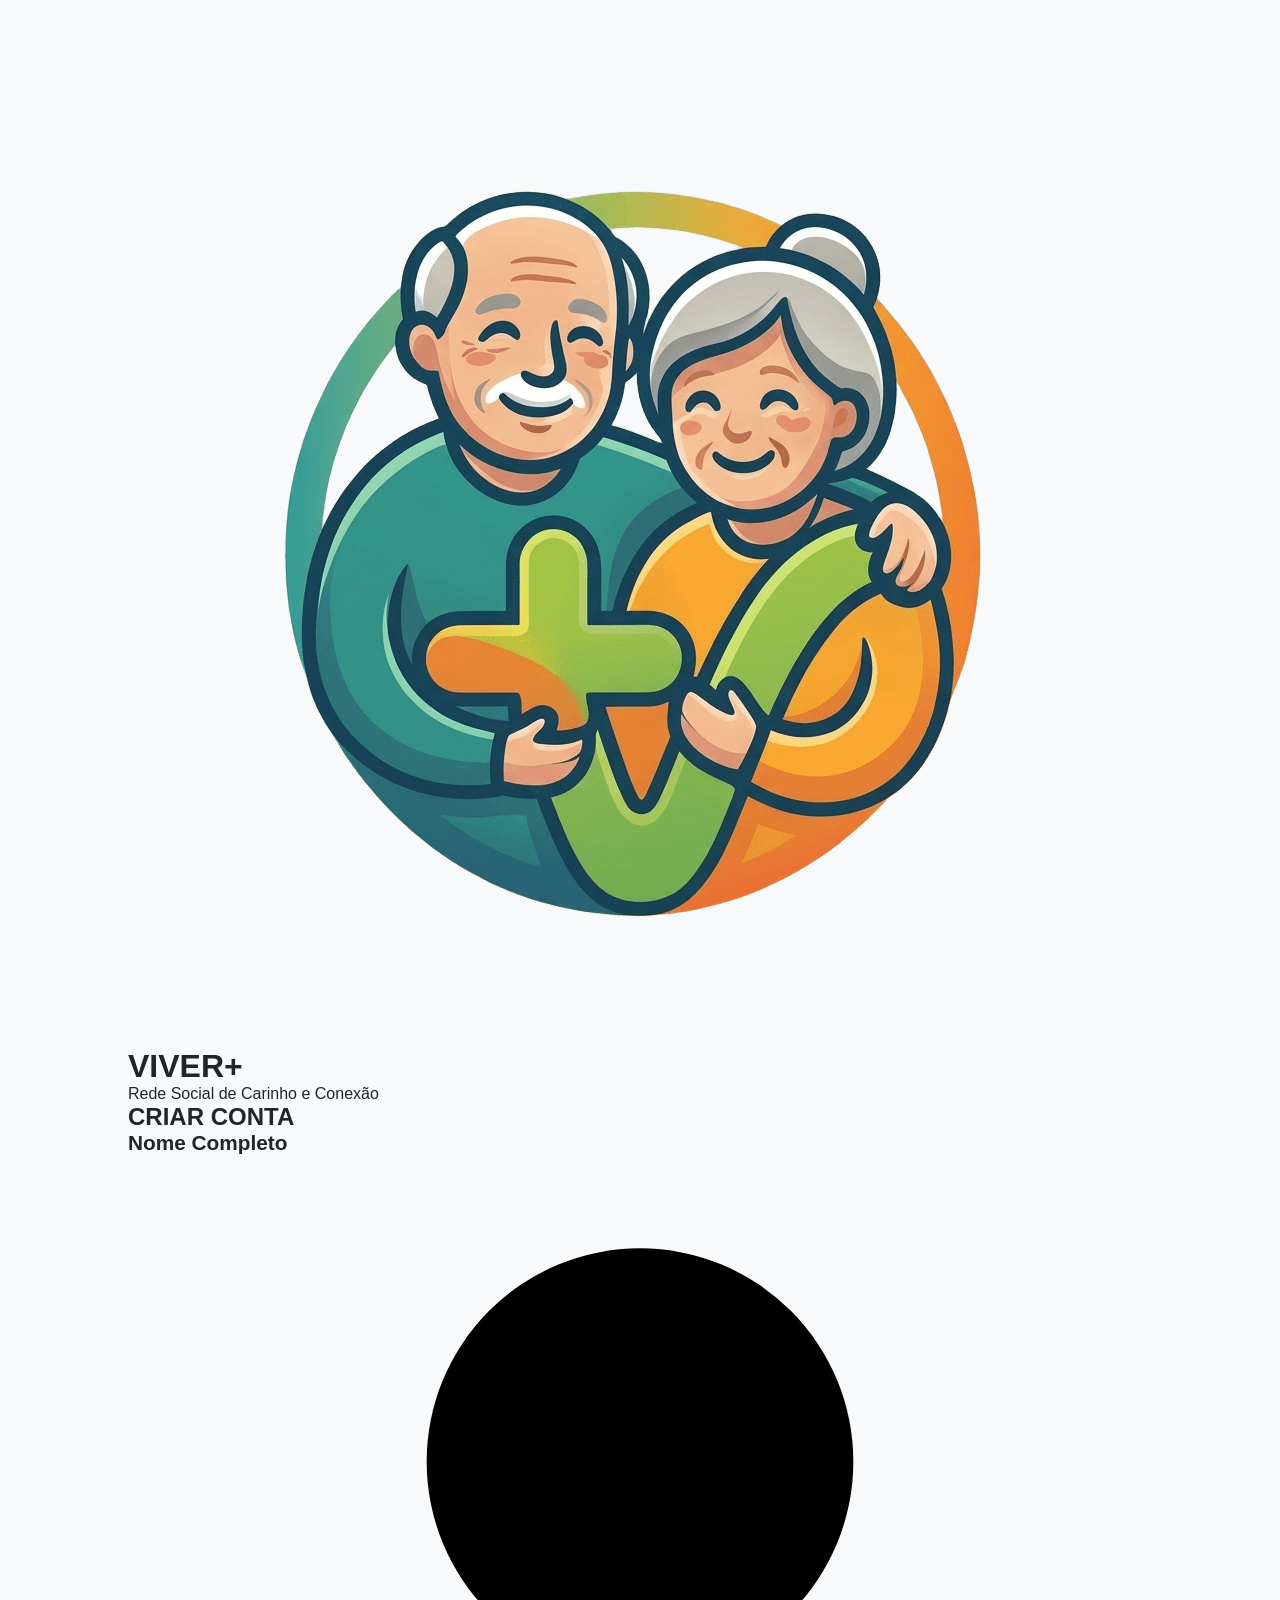
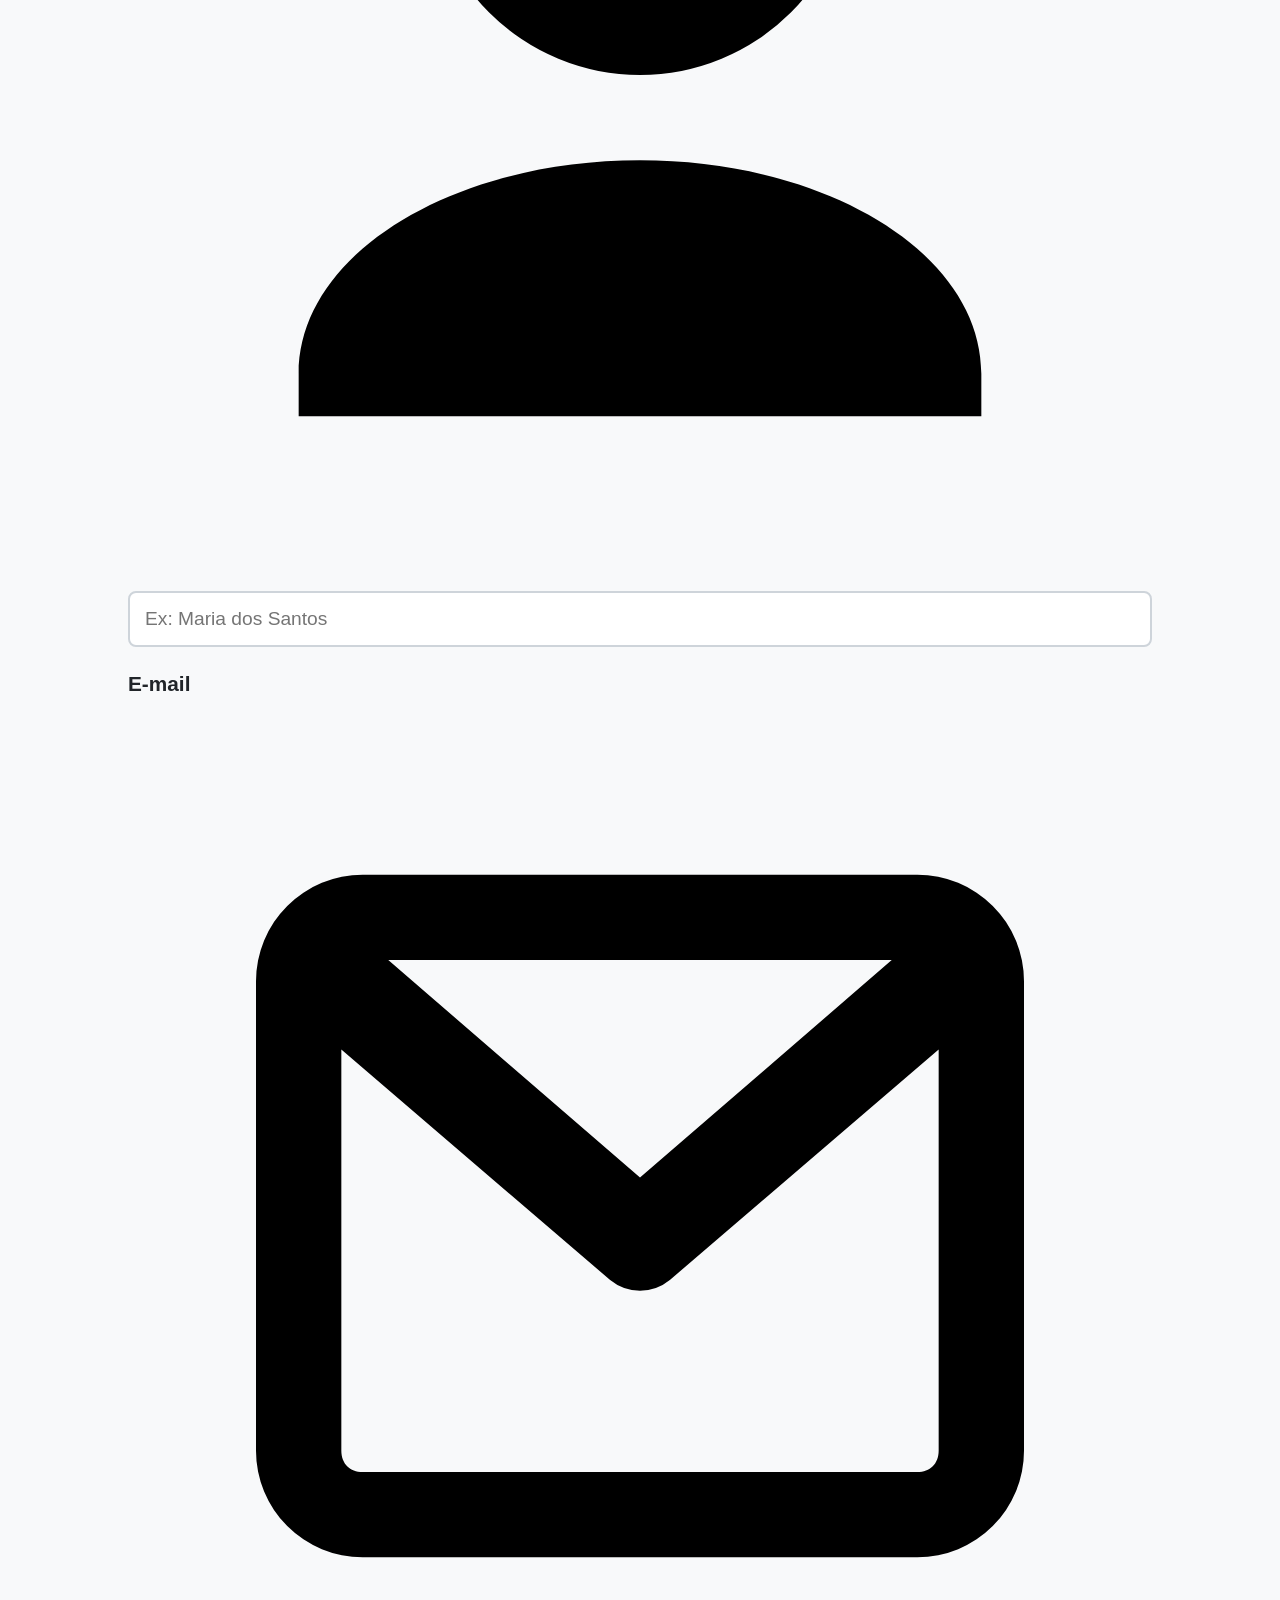
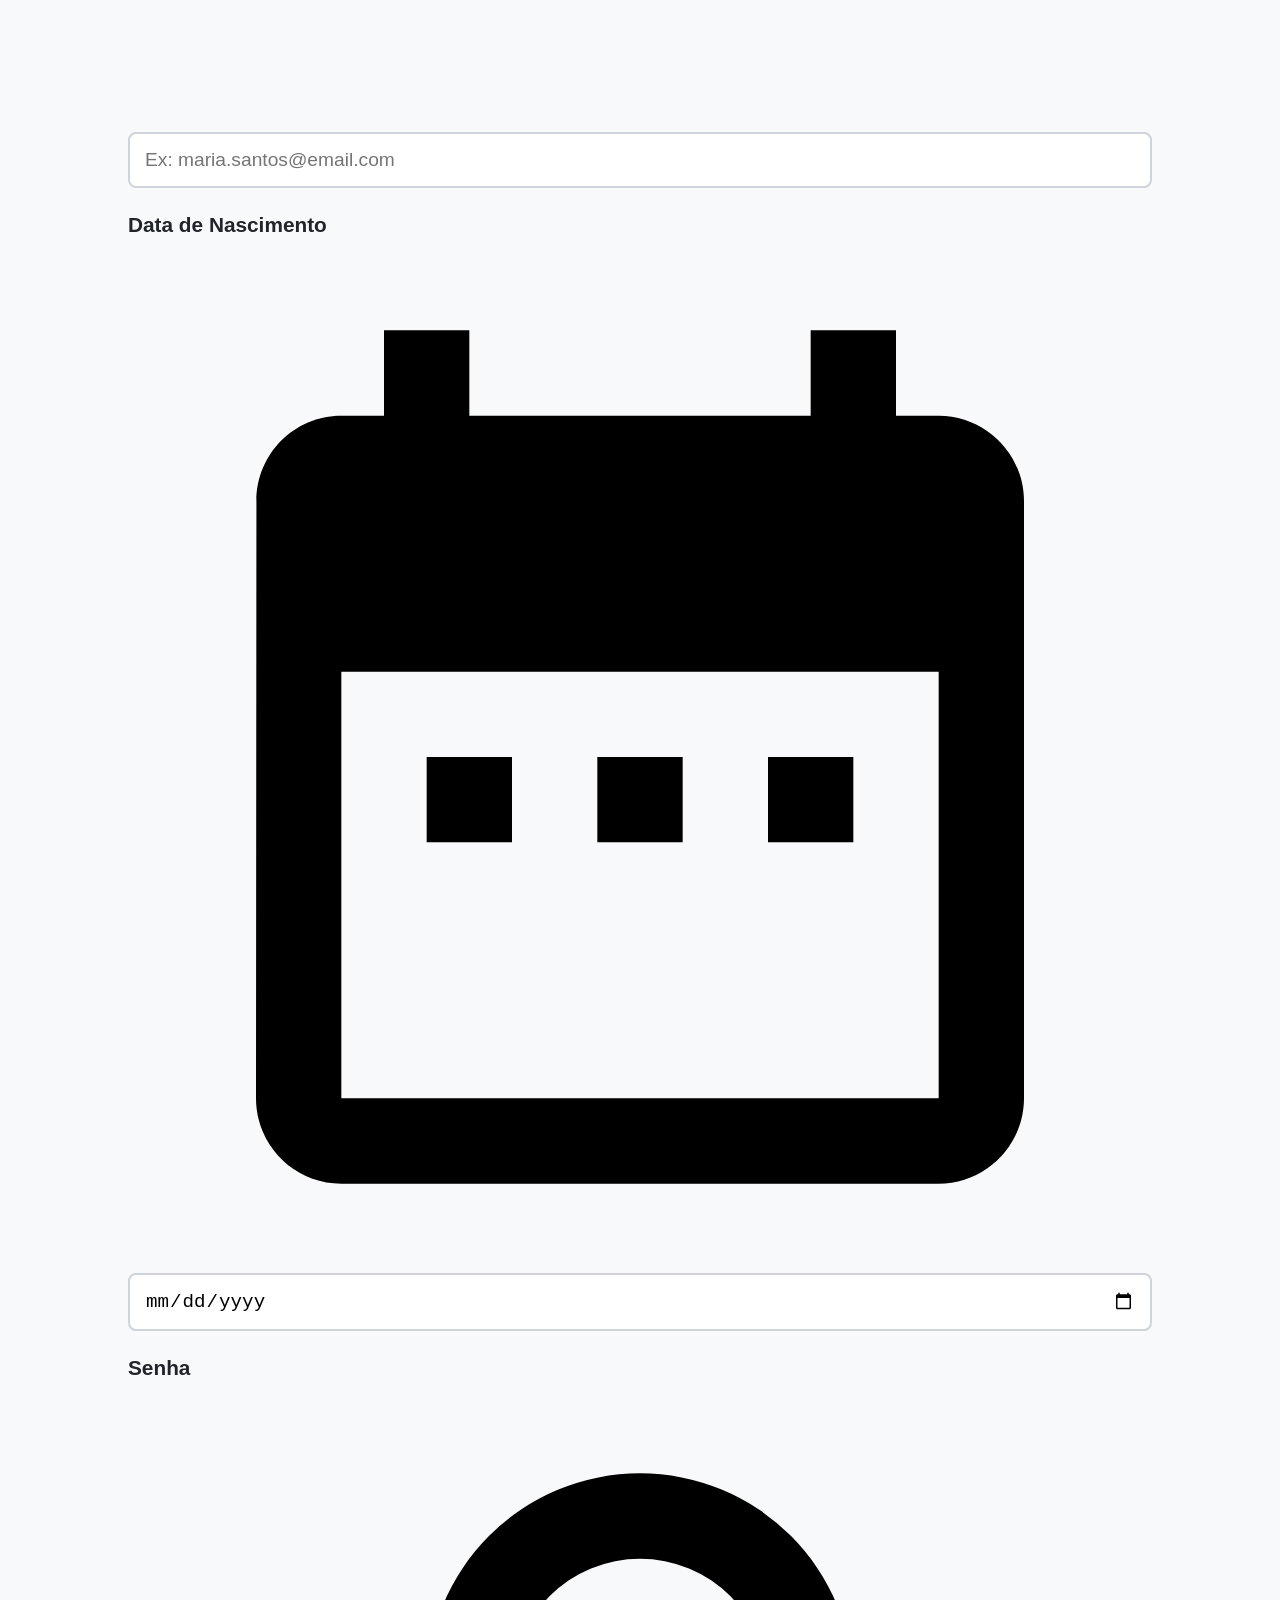
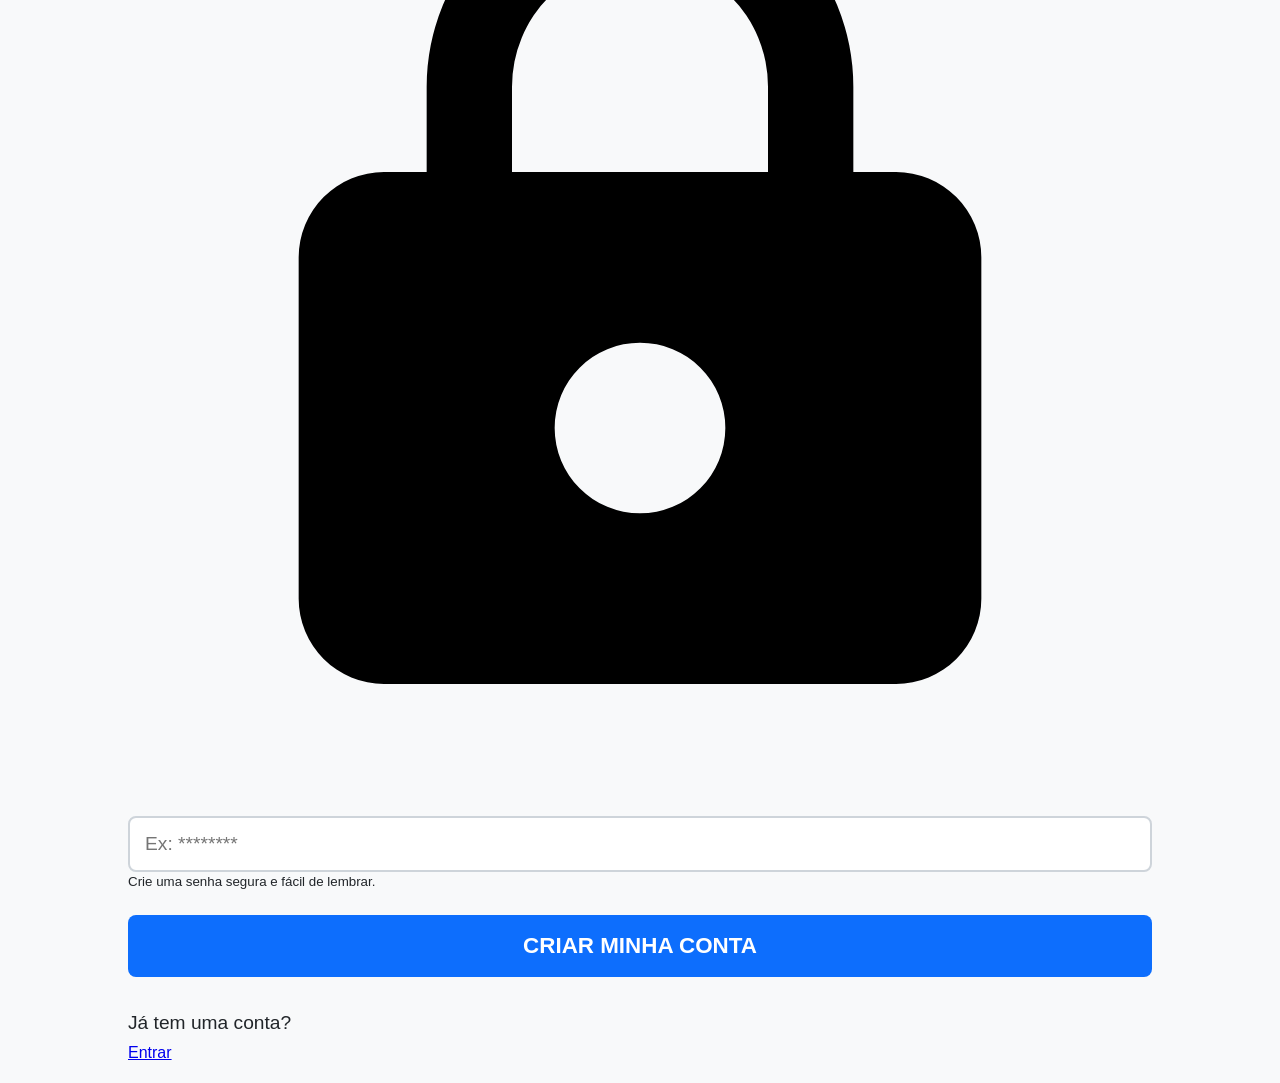
==== viver-frontend/cadastro.html @ b122cd55 "Frontend: Configuração do PWA (manifest.json e setup) e aplicação do logótipo oficial nos ecrãs" ====
<!DOCTYPE html>
<html lang="pt-BR">
<head>
    <meta charset="UTF-8">
    <meta name="viewport" content="width=device-width, initial-scale=1.0, maximum-scale=1.0, user-scalable=no">
    <title>VIVER+ - Criar Conta</title>
    <link rel="stylesheet" href="css/style.css">
    <link rel="manifest" href="manifest.json">
</head>
<body>
    <main class="tela-acesso">
        <header class="marca">
            <img src="img/logo.png" alt="Logótipo Oficial do VIVER+" class="marca-icone" style="object-fit: contain;">
            <div>
                <h1>VIVER+</h1>
                <p>Rede Social de Carinho e Conexão</p>
            </div>
        </header>

        <section class="area-formulario">
            <h2>CRIAR CONTA</h2>
            <form id="form-cadastro">
                <div class="grupo-input">
                    <label for="nome">Nome Completo</label>
                    <div class="campo-com-icone">
                        <svg viewBox="0 0 24 24" aria-hidden="true">
                            <path d="M12 12a5 5 0 1 0-5-5 5 5 0 0 0 5 5Zm0 2c-4.4 0-8 2.2-8 5v1h16v-1c0-2.8-3.6-5-8-5Z"/>
                        </svg>
                        <input type="text" id="nome" placeholder="Ex: Maria dos Santos" required>
                    </div>
                </div>

                <div class="grupo-input">
                    <label for="email">E-mail</label>
                    <div class="campo-com-icone">
                        <svg viewBox="0 0 24 24" aria-hidden="true">
                            <path d="M3 6.5A2.5 2.5 0 0 1 5.5 4h13A2.5 2.5 0 0 1 21 6.5v11a2.5 2.5 0 0 1-2.5 2.5h-13A2.5 2.5 0 0 1 3 17.5v-11Zm3.1-.5 5.9 5.1L17.9 6H6.1Zm12.9 2.1-6.3 5.4a1.1 1.1 0 0 1-1.4 0L5 8.1v9.4c0 .3.2.5.5.5h13c.3 0 .5-.2.5-.5V8.1Z"/>
                        </svg>
                        <input type="email" id="email" placeholder="Ex: maria.santos@email.com" required>
                    </div>
                </div>

                <div class="grupo-input">
                    <label for="dataNascimento">Data de Nascimento</label>
                    <div class="campo-com-icone">
                        <svg viewBox="0 0 24 24" aria-hidden="true">
                            <path d="M19 4h-1V2h-2v2H8V2H6v2H5c-1.11 0-1.99.9-1.99 2L3 20c0 1.1.89 2 2 2h14c1.1 0 2-.9 2-2V6c0-1.1-.9-2-2-2zm0 16H5V10h14v10zM9 14H7v-2h2v2zm4 0h-2v-2h2v2zm4 0h-2v-2h2v2z"/>
                        </svg>
                        <input type="date" id="dataNascimento" required>
                    </div>
                </div>

                <div class="grupo-input">
                    <label for="senha">Senha</label>
                    <div class="campo-com-icone">
                        <svg viewBox="0 0 24 24" aria-hidden="true">
                            <path d="M17 9h1a2 2 0 0 1 2 2v8a2 2 0 0 1-2 2H6a2 2 0 0 1-2-2v-8a2 2 0 0 1 2-2h1V7a5 5 0 0 1 10 0v2Zm-8 0h6V7a3 3 0 0 0-6 0v2Zm3 8a2 2 0 1 0 0-4 2 2 0 0 0 0 4Z"/>
                        </svg>
                        <input type="password" id="senha" placeholder="Ex: ********" required minlength="3">
                    </div>
                    <small>Crie uma senha segura e fácil de lembrar.</small>
                </div>

                <p id="mensagem-cadastro" class="mensagem" aria-live="polite"></p>
                <button type="submit" class="btn-primario btn-grande">CRIAR MINHA CONTA</button>
            </form>

            <div class="area-links">
                <p>Já tem uma conta?</p>
                <a href="index.html">Entrar</a>
            </div>
        </section>
    </main>

    <script src="js/api.js"></script>
    <script src="js/pwa-setup.js"></script>
</body>
</html>
---- viver-frontend/css/style.css ----
/* Variáveis de cores para alto contraste e conforto visual */
:root {
    --cor-fundo: #f8f9fa;
    --cor-texto: #212529;
    --cor-primaria: #0d6efd; /* Azul forte, transmite segurança */
    --cor-secundaria: #e9ecef;
    --cor-erro: #dc3545;
}

/* Reset básico para garantir que fica igual em todos os telemóveis */
* {
    box-sizing: border-box;
    margin: 0;
    padding: 0;
}

body {
    font-family: 'Arial', sans-serif;
    background-color: var(--cor-fundo);
    color: var(--cor-texto);
    display: flex;
    justify-content: center;
    align-items: center;
    min-height: 100vh;
    padding: 20px;
}

/* O contentor principal que segura o formulário */
.container-login {
    background-color: white;
    width: 100%;
    max-width: 400px;
    padding: 30px 20px;
    border-radius: 12px;
    box-shadow: 0 4px 12px rgba(0,0,0,0.1);
    text-align: center;
}

.cabecalho-simples h1 {
    font-size: 2.5rem;
    color: var(--cor-primaria);
    margin-bottom: 5px;
}

.cabecalho-simples p {
    font-size: 1.2rem;
    color: #6c757d;
    margin-bottom: 30px;
}

/* Estilização dos campos de texto (grandes e visíveis) */
.grupo-input {
    margin-bottom: 25px;
    text-align: left;
}

.grupo-input label {
    display: block;
    font-size: 1.3rem;
    font-weight: bold;
    margin-bottom: 8px;
}

.grupo-input input {
    width: 100%;
    padding: 15px;
    font-size: 1.2rem;
    border: 2px solid #ced4da;
    border-radius: 8px;
    transition: border-color 0.3s;
}

.grupo-input input:focus {
    border-color: var(--cor-primaria);
    outline: none;
}

/* Botões gigantes para facilitar o toque no ecrã */
.btn-grande {
    display: inline-block;
    width: 100%;
    padding: 18px;
    font-size: 1.4rem;
    font-weight: bold;
    text-align: center;
    text-decoration: none;
    border-radius: 8px;
    border: none;
    cursor: pointer;
    margin-bottom: 15px;
    transition: opacity 0.3s;
}

.btn-primario {
    background-color: var(--cor-primaria);
    color: white;
}

.btn-primario:active {
    opacity: 0.8;
}

.btn-secundario {
    background-color: var(--cor-secundaria);
    color: var(--cor-texto);
}

.area-links p {
    font-size: 1.2rem;
    margin: 20px 0 10px 0;
}
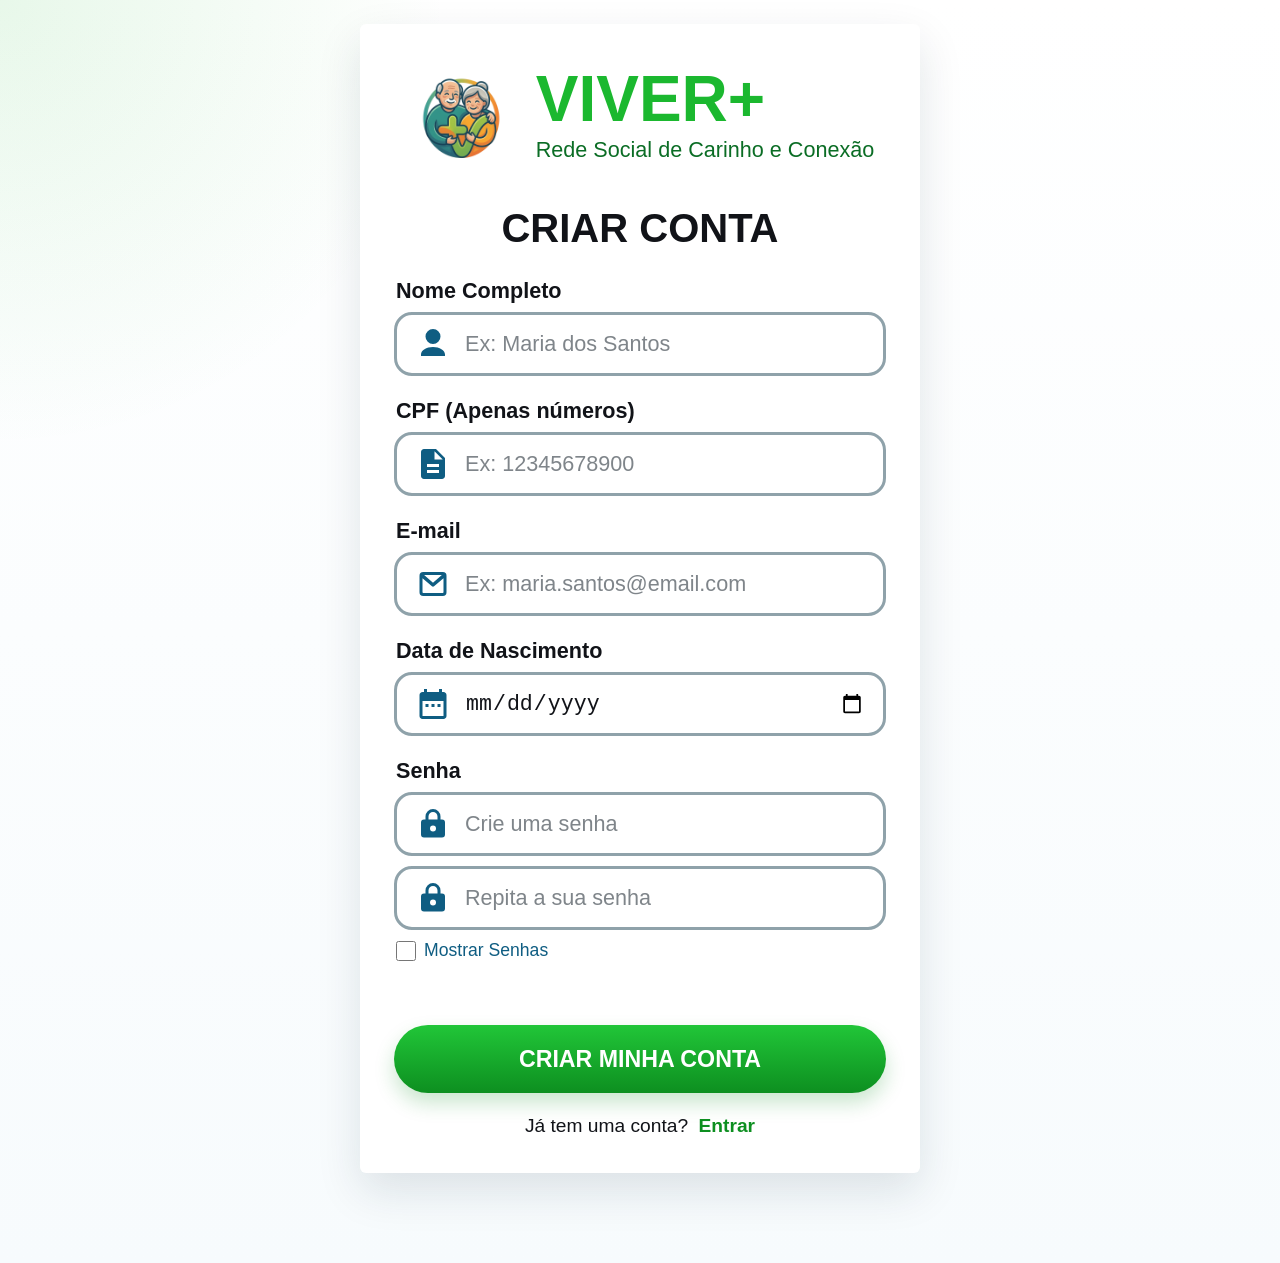
==== commit 76fa0391: "Feat (Segurança): Validação de CPF, confirmação de senha e melhorias no fluxo de login" ====
--- a/viver-frontend/cadastro.html
+++ b/viver-frontend/cadastro.html
@@ -23,19 +23,23 @@
                 <div class="grupo-input">
                     <label for="nome">Nome Completo</label>
                     <div class="campo-com-icone">
-                        <svg viewBox="0 0 24 24" aria-hidden="true">
-                            <path d="M12 12a5 5 0 1 0-5-5 5 5 0 0 0 5 5Zm0 2c-4.4 0-8 2.2-8 5v1h16v-1c0-2.8-3.6-5-8-5Z"/>
-                        </svg>
+                        <svg viewBox="0 0 24 24" aria-hidden="true"><path d="M12 12a5 5 0 1 0-5-5 5 5 0 0 0 5 5Zm0 2c-4.4 0-8 2.2-8 5v1h16v-1c0-2.8-3.6-5-8-5Z"/></svg>
                         <input type="text" id="nome" placeholder="Ex: Maria dos Santos" required>
+                    </div>
+                </div>
+
+                <div class="grupo-input">
+                    <label for="cpf">CPF (Apenas números)</label>
+                    <div class="campo-com-icone">
+                        <svg viewBox="0 0 24 24" aria-hidden="true"><path d="M14 2H6c-1.1 0-1.99.9-1.99 2L4 20c0 1.1.89 2 1.99 2H18c1.1 0 2-.9 2-2V8l-6-6zm2 16H8v-2h8v2zm0-4H8v-2h8v2zm-3-5V3.5L18.5 9H13z"/></svg>
+                        <input type="text" id="cpf" placeholder="Ex: 12345678900" required maxlength="11">
                     </div>
                 </div>
 
                 <div class="grupo-input">
                     <label for="email">E-mail</label>
                     <div class="campo-com-icone">
-                        <svg viewBox="0 0 24 24" aria-hidden="true">
-                            <path d="M3 6.5A2.5 2.5 0 0 1 5.5 4h13A2.5 2.5 0 0 1 21 6.5v11a2.5 2.5 0 0 1-2.5 2.5h-13A2.5 2.5 0 0 1 3 17.5v-11Zm3.1-.5 5.9 5.1L17.9 6H6.1Zm12.9 2.1-6.3 5.4a1.1 1.1 0 0 1-1.4 0L5 8.1v9.4c0 .3.2.5.5.5h13c.3 0 .5-.2.5-.5V8.1Z"/>
-                        </svg>
+                        <svg viewBox="0 0 24 24" aria-hidden="true"><path d="M3 6.5A2.5 2.5 0 0 1 5.5 4h13A2.5 2.5 0 0 1 21 6.5v11a2.5 2.5 0 0 1-2.5 2.5h-13A2.5 2.5 0 0 1 3 17.5v-11Zm3.1-.5 5.9 5.1L17.9 6H6.1Zm12.9 2.1-6.3 5.4a1.1 1.1 0 0 1-1.4 0L5 8.1v9.4c0 .3.2.5.5.5h13c.3 0 .5-.2.5-.5V8.1Z"/></svg>
                         <input type="email" id="email" placeholder="Ex: maria.santos@email.com" required>
                     </div>
                 </div>
@@ -43,22 +47,26 @@
                 <div class="grupo-input">
                     <label for="dataNascimento">Data de Nascimento</label>
                     <div class="campo-com-icone">
-                        <svg viewBox="0 0 24 24" aria-hidden="true">
-                            <path d="M19 4h-1V2h-2v2H8V2H6v2H5c-1.11 0-1.99.9-1.99 2L3 20c0 1.1.89 2 2 2h14c1.1 0 2-.9 2-2V6c0-1.1-.9-2-2-2zm0 16H5V10h14v10zM9 14H7v-2h2v2zm4 0h-2v-2h2v2zm4 0h-2v-2h2v2z"/>
-                        </svg>
+                        <svg viewBox="0 0 24 24" aria-hidden="true"><path d="M19 4h-1V2h-2v2H8V2H6v2H5c-1.11 0-1.99.9-1.99 2L3 20c0 1.1.89 2 2 2h14c1.1 0 2-.9 2-2V6c0-1.1-.9-2-2-2zm0 16H5V10h14v10zM9 14H7v-2h2v2zm4 0h-2v-2h2v2zm4 0h-2v-2h2v2z"/></svg>
                         <input type="date" id="dataNascimento" required>
                     </div>
                 </div>
 
                 <div class="grupo-input">
                     <label for="senha">Senha</label>
-                    <div class="campo-com-icone">
-                        <svg viewBox="0 0 24 24" aria-hidden="true">
-                            <path d="M17 9h1a2 2 0 0 1 2 2v8a2 2 0 0 1-2 2H6a2 2 0 0 1-2-2v-8a2 2 0 0 1 2-2h1V7a5 5 0 0 1 10 0v2Zm-8 0h6V7a3 3 0 0 0-6 0v2Zm3 8a2 2 0 1 0 0-4 2 2 0 0 0 0 4Z"/>
-                        </svg>
-                        <input type="password" id="senha" placeholder="Ex: ********" required minlength="3">
+                    <div class="campo-com-icone" style="margin-bottom: 10px;">
+                        <svg viewBox="0 0 24 24" aria-hidden="true"><path d="M17 9h1a2 2 0 0 1 2 2v8a2 2 0 0 1-2 2H6a2 2 0 0 1-2-2v-8a2 2 0 0 1 2-2h1V7a5 5 0 0 1 10 0v2Zm-8 0h6V7a3 3 0 0 0-6 0v2Zm3 8a2 2 0 1 0 0-4 2 2 0 0 0 0 4Z"/></svg>
+                        <input type="password" id="senha" placeholder="Crie uma senha" required minlength="3">
                     </div>
-                    <small>Crie uma senha segura e fácil de lembrar.</small>
+                    
+                    <div class="campo-com-icone" style="margin-bottom: 10px;">
+                        <svg viewBox="0 0 24 24" aria-hidden="true"><path d="M17 9h1a2 2 0 0 1 2 2v8a2 2 0 0 1-2 2H6a2 2 0 0 1-2-2v-8a2 2 0 0 1 2-2h1V7a5 5 0 0 1 10 0v2Zm-8 0h6V7a3 3 0 0 0-6 0v2Zm3 8a2 2 0 1 0 0-4 2 2 0 0 0 0 4Z"/></svg>
+                        <input type="password" id="confirmarSenha" placeholder="Repita a sua senha" required minlength="3">
+                    </div>
+
+                    <label style="display: flex; align-items: center; gap: 8px; font-size: 1.1rem; font-weight: normal; cursor: pointer; color: var(--cor-azul);">
+                        <input type="checkbox" onclick="toggleSenha()" style="width: 20px; height: 20px; cursor: pointer;"> Mostrar Senhas
+                    </label>
                 </div>
 
                 <p id="mensagem-cadastro" class="mensagem" aria-live="polite"></p>
@@ -74,5 +82,14 @@
 
     <script src="js/api.js"></script>
     <script src="js/pwa-setup.js"></script>
+    <script>
+        function toggleSenha() {
+            const senha1 = document.getElementById('senha');
+            const senha2 = document.getElementById('confirmarSenha');
+            const tipo = senha1.type === 'password' ? 'text' : 'password';
+            senha1.type = tipo;
+            senha2.type = tipo;
+        }
+    </script>
 </body>
 </html>
--- a/viver-frontend/css/style.css
+++ b/viver-frontend/css/style.css
@@ -1,111 +1,343 @@
-/* Variáveis de cores para alto contraste e conforto visual */
 :root {
-    --cor-fundo: #f8f9fa;
-    --cor-texto: #212529;
-    --cor-primaria: #0d6efd; /* Azul forte, transmite segurança */
-    --cor-secundaria: #e9ecef;
-    --cor-erro: #dc3545;
-}
-
-/* Reset básico para garantir que fica igual em todos os telemóveis */
+    --cor-fundo: #f7fbfd;
+    --cor-painel: #ffffff;
+    --cor-texto: #111318;
+    --cor-texto-suave: #6c747b;
+    --cor-primaria: #1bb82f;
+    --cor-primaria-escura: #0d8f20;
+    --cor-azul: #0f5d82;
+    --cor-borda: #8fa2aa;
+    --cor-erro: #c92a2a;
+    --cor-sucesso: #157347;
+}
+
 * {
     box-sizing: border-box;
     margin: 0;
     padding: 0;
 }
 
+html {
+    min-height: 100%;
+}
+
 body {
-    font-family: 'Arial', sans-serif;
-    background-color: var(--cor-fundo);
+    min-height: 100vh;
+    font-family: Arial, Helvetica, sans-serif;
     color: var(--cor-texto);
+    background:
+        radial-gradient(circle at top left, rgba(27, 184, 47, 0.10), transparent 28rem),
+        linear-gradient(180deg, #ffffff 0%, var(--cor-fundo) 100%);
     display: flex;
     justify-content: center;
     align-items: center;
-    min-height: 100vh;
-    padding: 20px;
-}
-
-/* O contentor principal que segura o formulário */
+    padding: 24px;
+}
+
+.tela-acesso,
 .container-login {
-    background-color: white;
-    width: 100%;
-    max-width: 400px;
-    padding: 30px 20px;
-    border-radius: 12px;
-    box-shadow: 0 4px 12px rgba(0,0,0,0.1);
+    width: 100%;
+    max-width: 560px;
+    min-height: min(760px, calc(100vh - 48px));
+    background: var(--cor-painel);
+    display: flex;
+    flex-direction: column;
+    justify-content: center;
+    padding: 36px 34px;
+    border-radius: 6px;
+    box-shadow: 0 18px 45px rgba(18, 43, 54, 0.12);
+}
+
+.marca,
+.cabecalho-simples {
+    display: flex;
+    justify-content: center;
+    align-items: center;
+    gap: 18px;
+    margin-bottom: 34px;
+    text-align: left;
+}
+
+.marca-icone {
+    width: 112px;
+    height: 112px;
+    flex: 0 0 auto;
+}
+
+.tronco {
+    fill: var(--cor-azul);
+}
+
+.folha,
+.coracao {
+    fill: var(--cor-primaria);
+}
+
+.marca h1,
+.cabecalho-simples h1 {
+    color: var(--cor-primaria);
+    font-size: 4rem;
+    line-height: 0.95;
+    font-weight: 900;
+}
+
+.marca p,
+.cabecalho-simples p {
+    color: #0b6d25;
+    font-size: 1.35rem;
+    line-height: 1.2;
+    margin-top: 8px;
+}
+
+.area-formulario h2 {
     text-align: center;
-}
-
-.cabecalho-simples h1 {
     font-size: 2.5rem;
-    color: var(--cor-primaria);
-    margin-bottom: 5px;
-}
-
-.cabecalho-simples p {
-    font-size: 1.2rem;
-    color: #6c757d;
-    margin-bottom: 30px;
-}
-
-/* Estilização dos campos de texto (grandes e visíveis) */
+    line-height: 1.1;
+    margin-bottom: 28px;
+    font-weight: 900;
+}
+
 .grupo-input {
-    margin-bottom: 25px;
-    text-align: left;
+    margin-bottom: 22px;
 }
 
 .grupo-input label {
     display: block;
-    font-size: 1.3rem;
-    font-weight: bold;
-    margin-bottom: 8px;
-}
-
+    font-size: 1.35rem;
+    font-weight: 900;
+    margin: 0 0 8px 2px;
+}
+
+.grupo-input small {
+    display: block;
+    margin: 8px 0 0 66px;
+    color: var(--cor-texto);
+    font-size: 1rem;
+    line-height: 1.35;
+}
+
+.campo-com-icone {
+    width: 100%;
+    min-height: 64px;
+    display: flex;
+    align-items: center;
+    gap: 14px;
+    padding: 0 18px;
+    border: 3px solid var(--cor-borda);
+    border-radius: 18px;
+    background: #ffffff;
+}
+
+.campo-com-icone:focus-within {
+    border-color: var(--cor-primaria);
+    box-shadow: 0 0 0 4px rgba(27, 184, 47, 0.14);
+}
+
+.campo-com-icone svg {
+    width: 36px;
+    height: 36px;
+    flex: 0 0 auto;
+    fill: var(--cor-azul);
+}
+
+.campo-com-icone input,
 .grupo-input input {
     width: 100%;
-    padding: 15px;
-    font-size: 1.2rem;
-    border: 2px solid #ced4da;
-    border-radius: 8px;
-    transition: border-color 0.3s;
-}
-
-.grupo-input input:focus {
-    border-color: var(--cor-primaria);
-    outline: none;
-}
-
-/* Botões gigantes para facilitar o toque no ecrã */
+    min-width: 0;
+    border: 0;
+    outline: 0;
+    color: var(--cor-texto);
+    background: transparent;
+    font-size: 1.35rem;
+    line-height: 1.3;
+}
+
+.campo-com-icone input::placeholder,
+.grupo-input input::placeholder {
+    color: #7f858a;
+}
+
 .btn-grande {
-    display: inline-block;
-    width: 100%;
-    padding: 18px;
-    font-size: 1.4rem;
-    font-weight: bold;
+    display: inline-flex;
+    width: 100%;
+    min-height: 68px;
+    align-items: center;
+    justify-content: center;
+    padding: 18px 24px;
+    border: 0;
+    border-radius: 999px;
+    cursor: pointer;
     text-align: center;
     text-decoration: none;
-    border-radius: 8px;
-    border: none;
-    cursor: pointer;
-    margin-bottom: 15px;
-    transition: opacity 0.3s;
+    font-size: 1.45rem;
+    font-weight: 900;
 }
 
 .btn-primario {
-    background-color: var(--cor-primaria);
-    color: white;
+    color: #ffffff;
+    background: linear-gradient(180deg, #21c638 0%, var(--cor-primaria-escura) 100%);
+    box-shadow: 0 10px 20px rgba(13, 143, 32, 0.22);
 }
 
 .btn-primario:active {
-    opacity: 0.8;
+    transform: translateY(1px);
 }
 
 .btn-secundario {
-    background-color: var(--cor-secundaria);
+    color: var(--cor-primaria-escura);
+    background: #eefaf0;
+}
+
+.area-links {
+    margin-top: 22px;
+    text-align: center;
+}
+
+.area-links p {
+    display: inline;
     color: var(--cor-texto);
-}
-
-.area-links p {
     font-size: 1.2rem;
-    margin: 20px 0 10px 0;
+}
+
+.area-links a {
+    color: var(--cor-primaria-escura);
+    font-size: 1.2rem;
+    font-weight: 900;
+    text-decoration: none;
+    margin-left: 6px;
+}
+
+.area-links a:focus,
+.area-links a:hover {
+    text-decoration: underline;
+}
+
+.mensagem {
+    min-height: 30px;
+    margin: -4px 0 16px;
+    font-size: 1.08rem;
+    font-weight: 900;
+    text-align: center;
+}
+
+.mensagem-sucesso {
+    color: var(--cor-sucesso);
+}
+
+.mensagem-erro {
+    color: var(--cor-erro);
+}
+
+@media (max-width: 560px) {
+    body {
+        align-items: flex-start;
+        padding: 14px;
+    }
+
+    .tela-acesso,
+    .container-login {
+        min-height: calc(100vh - 28px);
+        padding: 26px 18px;
+        box-shadow: none;
+    }
+
+    .marca,
+    .cabecalho-simples {
+        gap: 10px;
+        margin-bottom: 26px;
+    }
+
+    .marca-icone {
+        width: 82px;
+        height: 82px;
+    }
+
+    .marca h1,
+    .cabecalho-simples h1 {
+        font-size: 3rem;
+    }
+
+    .marca p,
+    .cabecalho-simples p {
+        font-size: 1.05rem;
+    }
+
+    .area-formulario h2 {
+        font-size: 2rem;
+    }
+
+    .campo-com-icone {
+        min-height: 58px;
+        padding: 0 14px;
+        border-radius: 16px;
+    }
+
+    .campo-com-icone svg {
+        width: 30px;
+        height: 30px;
+    }
+
+    .campo-com-icone input,
+    .grupo-input input {
+        font-size: 1.15rem;
+    }
+
+    .grupo-input label {
+        font-size: 1.18rem;
+    }
+
+    .grupo-input small {
+        margin-left: 0;
+        font-size: 0.98rem;
+    }
+
+    .btn-grande {
+        min-height: 62px;
+        font-size: 1.15rem;
+    }
+}
+
+.barra-navegacao {
+    position: fixed;
+    bottom: 0;
+    left: 0;
+    width: 100%;
+    background: #ffffff;
+    border-top: 3px solid var(--cor-borda);
+    display: flex;
+    justify-content: space-around;
+    align-items: center;
+    padding: 12px 0;
+    z-index: 1000;
+    box-shadow: 0 -4px 15px rgba(0,0,0,0.05);
+}
+
+.item-nav {
+    display: flex;
+    flex-direction: column;
+    align-items: center;
+    text-decoration: none;
+    color: var(--cor-texto-suave);
+    gap: 6px;
+    transition: 0.2s ease-in-out;
+}
+
+.item-nav.ativo {
+    color: var(--cor-primaria-escura);
+}
+
+.item-nav svg {
+    width: 32px;
+    height: 32px;
+    fill: currentColor;
+}
+
+.item-nav span {
+    font-size: 1.1rem;
+    font-weight: bold;
+}
+
+/* Ajuste para o body não ficar escondido atrás da barra */
+body {
+    padding-bottom: 90px; 
 }
